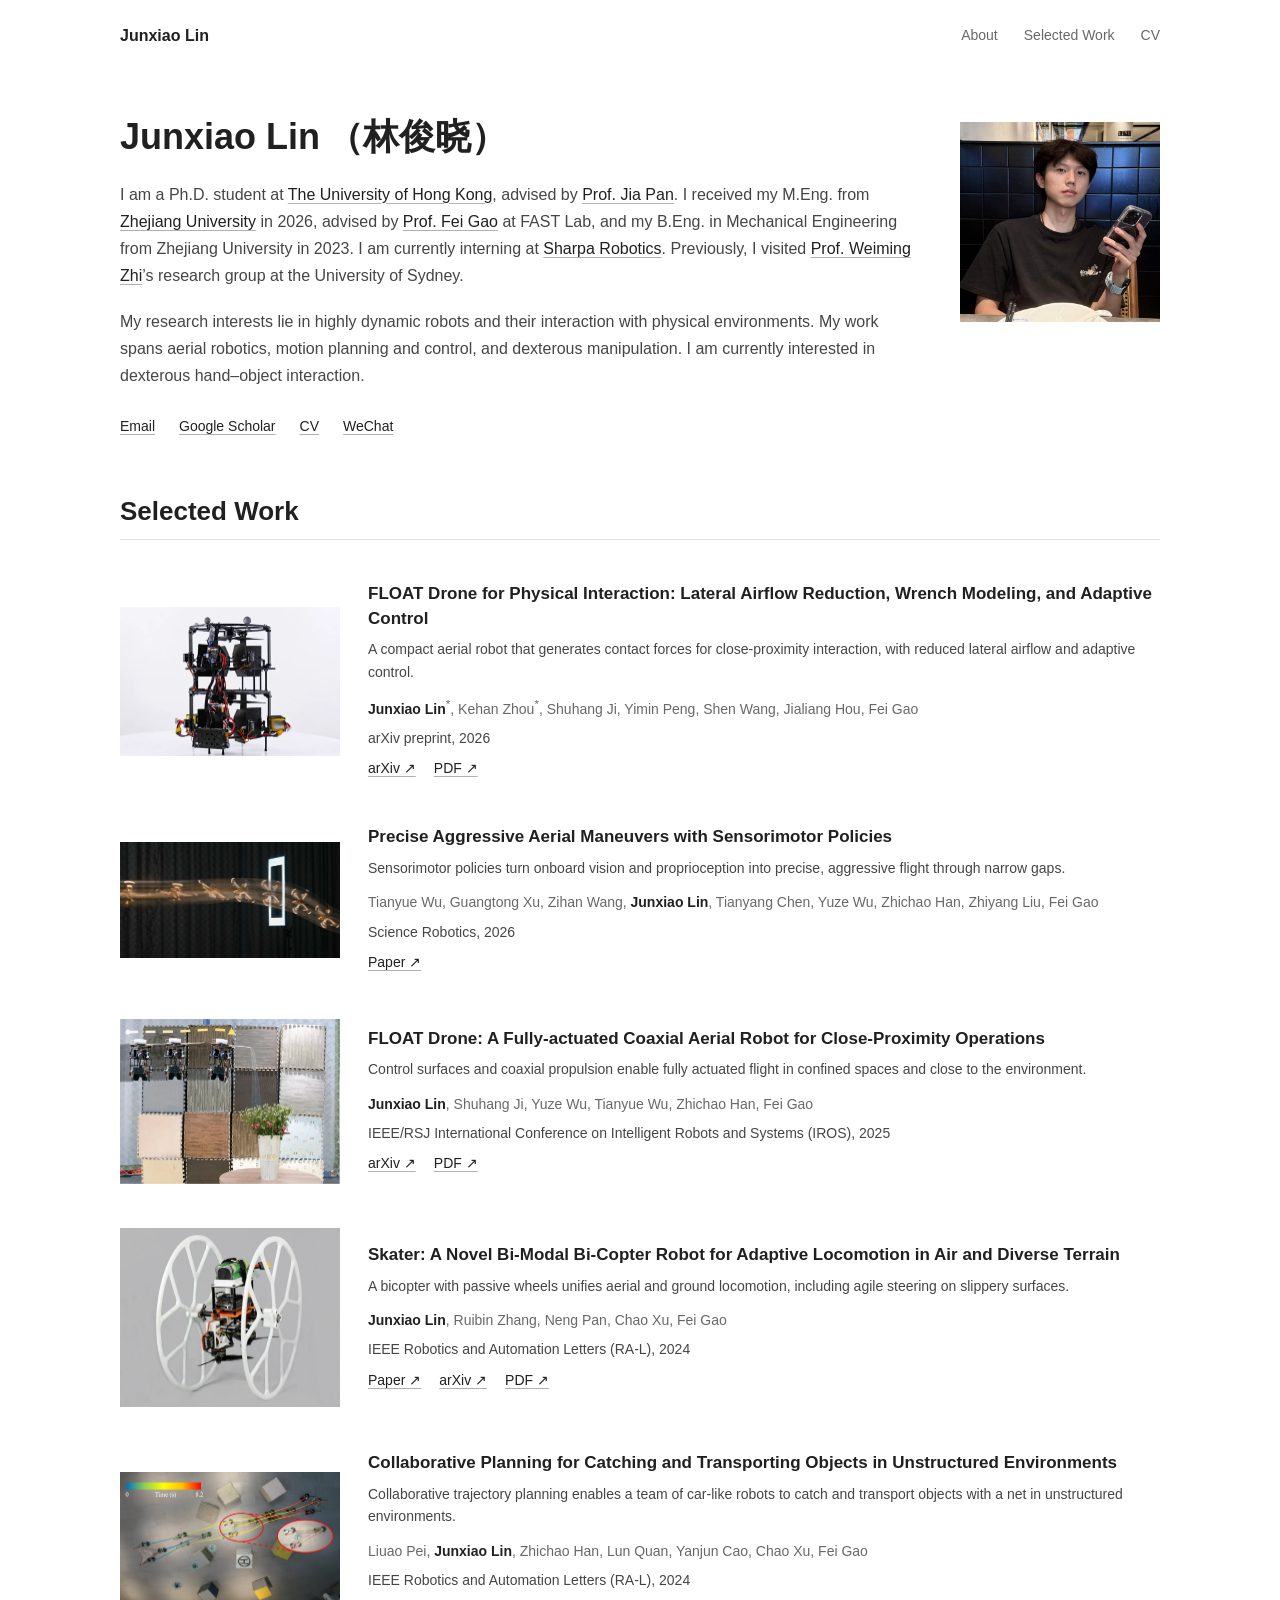
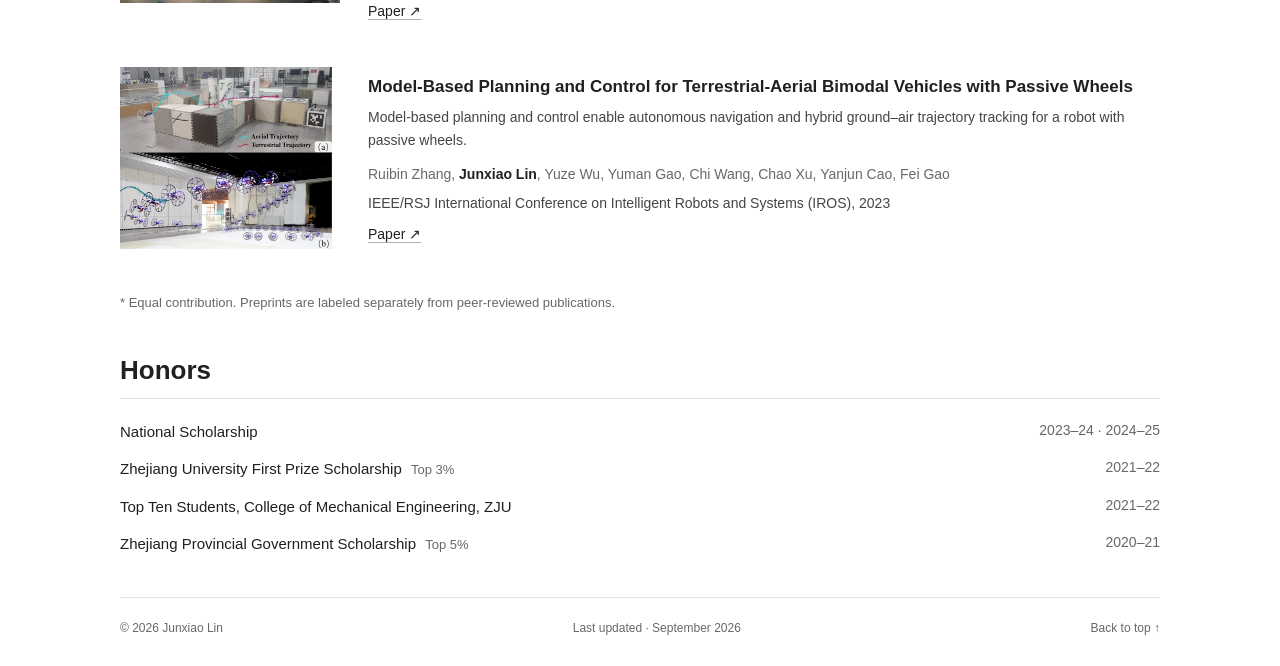
==== index.html @ d46ddb65 "Publish Junxiao Lin personal academic homepage" ====
<!doctype html>
<html lang="en">
  <head>
    <meta charset="utf-8">
    <meta name="viewport" content="width=device-width, initial-scale=1">
    <meta name="description" content="Junxiao Lin — robotics research in highly dynamic motion, physical interaction, and dexterous manipulation.">
    <meta name="author" content="Junxiao Lin">
    <meta name="referrer" content="strict-origin-when-cross-origin">
    <meta property="og:title" content="Junxiao Lin | Robotics">
    <meta property="og:description" content="Robots that move dynamically and interact with the physical world.">
    <meta property="og:type" content="website">
    <meta property="og:url" content="https://junxiaolin.github.io/">
    <link rel="canonical" href="https://junxiaolin.github.io/">
    <title>Junxiao Lin | Robotics</title>
    <link rel="icon" href="assets/favicon.svg" type="image/svg+xml">
    <link rel="stylesheet" href="styles.css">
  </head>
  <body id="top">
    <a class="skip-link" href="#main">Skip to content</a>
    <header class="site-header">
      <a class="wordmark" href="#top">Junxiao Lin</a>
      <nav aria-label="Main navigation">
        <a href="#about">About</a>
        <a href="#publications">Selected Work</a>
        <a href="cv.html">CV</a>
      </nav>
    </header>

    <main id="main">
      <section id="about" class="intro" aria-labelledby="name">
        <div class="intro-copy">
          <h1 id="name" class="profile-name"><span>Junxiao Lin</span> <span lang="zh-Hans">（林俊晓）</span></h1>
          <div class="bio">
            <p>I am a Ph.D. student at <a href="https://www.hku.hk/">The University of Hong Kong</a>, advised by <a href="https://www.ai.hku.hk/people/academic-staff/jpan">Prof. Jia Pan</a>. I received my M.Eng. from <a href="https://www.zju.edu.cn/english/">Zhejiang University</a> in 2026, advised by <a href="https://feigao-robotics.com/">Prof. Fei Gao</a> at FAST Lab, and my B.Eng. in Mechanical Engineering from Zhejiang University in 2023. I am currently interning at <a href="https://www.sharpa.com/">Sharpa Robotics</a>. Previously, I visited <a href="https://www.weimingzhi.com/">Prof. Weiming Zhi</a>’s research group at the University of Sydney.</p>
            <p>My research interests lie in highly dynamic robots and their interaction with physical environments. My work spans aerial robotics, motion planning and control, and dexterous manipulation. I am currently interested in dexterous hand–object interaction.</p>
          </div>
          <div class="profile-links" aria-label="Contact and profiles">
            <a href="mailto:jxlin@zju.edu.cn">Email</a>
            <a href="https://scholar.google.com/citations?user=azPXbWcAAAAJ&amp;hl=en">Google Scholar</a>
            <a href="cv.html">CV</a>
            <a href="assets/images/wechat-qr.jpg" target="_blank" rel="noopener noreferrer">WeChat</a>
          </div>
        </div>
        <figure class="portrait">
          <img src="assets/images/portrait-202609.jpg" width="640" height="640" alt="Portrait of Junxiao Lin (林俊晓)" fetchpriority="high">
        </figure>
      </section>

      <section id="publications" class="section publications" aria-labelledby="publications-title">
        <h2 id="publications-title">Selected Work</h2>
        <div class="section-body">
          <div class="publication-list">
            <!-- PUBLICATIONS:START -->
            <article id="lin2026floatinteraction" class="publication">
              <a class="publication-visual" href="https://arxiv.org/abs/2607.04260" aria-label="Read FLOAT Drone for Physical Interaction: Lateral Airflow Reduction, Wrench Modeling, and Adaptive Control"><img src="assets/images/float-interaction-fig7.webp" alt="Figure 7: the upgraded FLOAT Drone prototype with coaxial rotors and control surfaces" loading="lazy" decoding="async" width="880" height="599"></a>
              <div class="publication-copy">
                <h3><a href="https://arxiv.org/abs/2607.04260">FLOAT Drone for Physical Interaction: Lateral Airflow Reduction, Wrench Modeling, and Adaptive Control</a></h3>
                <p class="publication-description">A compact aerial robot that generates contact forces for close-proximity interaction, with reduced lateral airflow and adaptive control.</p>
                <p class="publication-authors"><strong>Junxiao Lin</strong><sup>*</sup>, Kehan Zhou<sup>*</sup>, Shuhang Ji, Yimin Peng, Shen Wang, Jialiang Hou, Fei Gao</p>
                <p class="publication-meta">arXiv preprint, 2026</p>

                <div class="publication-links" aria-label="Links for FLOAT Drone for Physical Interaction: Lateral Airflow Reduction, Wrench Modeling, and Adaptive Control"><a href="https://arxiv.org/abs/2607.04260">arXiv ↗</a>
                  <a href="https://arxiv.org/pdf/2607.04260">PDF ↗</a></div>
              </div>
            </article>
            <article id="wu2026precise" class="publication">
              <a class="publication-visual" href="https://doi.org/10.1126/scirobotics.aeb0180" aria-label="Read Precise Aggressive Aerial Maneuvers with Sensorimotor Policies"><img src="assets/images/aerial.webp" alt="A quadrotor tilting to fly through a narrow illuminated opening" loading="lazy" decoding="async" width="1100" height="577"></a>
              <div class="publication-copy">
                <h3><a href="https://doi.org/10.1126/scirobotics.aeb0180">Precise Aggressive Aerial Maneuvers with Sensorimotor Policies</a></h3>
                <p class="publication-description">Sensorimotor policies turn onboard vision and proprioception into precise, aggressive flight through narrow gaps.</p>
                <p class="publication-authors">Tianyue Wu, Guangtong Xu, Zihan Wang, <strong>Junxiao Lin</strong>, Tianyang Chen, Yuze Wu, Zhichao Han, Zhiyang Liu, Fei Gao</p>
                <p class="publication-meta">Science Robotics, 2026</p>

                <div class="publication-links" aria-label="Links for Precise Aggressive Aerial Maneuvers with Sensorimotor Policies"><a href="https://doi.org/10.1126/scirobotics.aeb0180">Paper ↗</a></div>
              </div>
            </article>
            <article id="lin2025float" class="publication">
              <a class="publication-visual" href="https://arxiv.org/abs/2503.00785" aria-label="Read FLOAT Drone: A Fully-actuated Coaxial Aerial Robot for Close-Proximity Operations"><img src="assets/images/float-iros-cover.webp" alt="FLOAT Drone flying laterally beside a wall and flowers in a close-proximity experiment" loading="lazy" decoding="async" width="880" height="661"></a>
              <div class="publication-copy">
                <h3><a href="https://arxiv.org/abs/2503.00785">FLOAT Drone: A Fully-actuated Coaxial Aerial Robot for Close-Proximity Operations</a></h3>
                <p class="publication-description">Control surfaces and coaxial propulsion enable fully actuated flight in confined spaces and close to the environment.</p>
                <p class="publication-authors"><strong>Junxiao Lin</strong>, Shuhang Ji, Yuze Wu, Tianyue Wu, Zhichao Han, Fei Gao</p>
                <p class="publication-meta">IEEE/RSJ International Conference on Intelligent Robots and Systems (IROS), 2025</p>

                <div class="publication-links" aria-label="Links for FLOAT Drone: A Fully-actuated Coaxial Aerial Robot for Close-Proximity Operations"><a href="https://arxiv.org/abs/2503.00785">arXiv ↗</a>
                  <a href="https://arxiv.org/pdf/2503.00785">PDF ↗</a></div>
              </div>
            </article>
            <article id="lin2024skater" class="publication">
              <a class="publication-visual" href="https://doi.org/10.1109/LRA.2024.3405391" aria-label="Read Skater: A Novel Bi-Modal Bi-Copter Robot for Adaptive Locomotion in Air and Diverse Terrain"><img src="assets/images/skater-fig2.webp" alt="Figure 2: the Skater bi-modal bi-copter prototype with two large passive wheels" loading="lazy" decoding="async" width="880" height="717"></a>
              <div class="publication-copy">
                <h3><a href="https://doi.org/10.1109/LRA.2024.3405391">Skater: A Novel Bi-Modal Bi-Copter Robot for Adaptive Locomotion in Air and Diverse Terrain</a></h3>
                <p class="publication-description">A bicopter with passive wheels unifies aerial and ground locomotion, including agile steering on slippery surfaces.</p>
                <p class="publication-authors"><strong>Junxiao Lin</strong>, Ruibin Zhang, Neng Pan, Chao Xu, Fei Gao</p>
                <p class="publication-meta">IEEE Robotics and Automation Letters (RA-L), 2024</p>

                <div class="publication-links" aria-label="Links for Skater: A Novel Bi-Modal Bi-Copter Robot for Adaptive Locomotion in Air and Diverse Terrain"><a href="https://doi.org/10.1109/LRA.2024.3405391">Paper ↗</a>
                  <a href="https://arxiv.org/abs/2403.01991">arXiv ↗</a>
                  <a href="https://arxiv.org/pdf/2403.01991">PDF ↗</a></div>
              </div>
            </article>
            <article id="pei2024collaborative" class="publication">
              <a class="publication-visual" href="https://doi.org/10.1109/LRA.2023.3335770" aria-label="Read Collaborative Planning for Catching and Transporting Objects in Unstructured Environments"><img src="assets/images/collaborative-fig1-top.webp" alt="Upper panel of Figure 1: a team of car-like robots collaboratively catching a falling drone with a net" loading="lazy" decoding="async" width="880" height="525"></a>
              <div class="publication-copy">
                <h3><a href="https://doi.org/10.1109/LRA.2023.3335770">Collaborative Planning for Catching and Transporting Objects in Unstructured Environments</a></h3>
                <p class="publication-description">Collaborative trajectory planning enables a team of car-like robots to catch and transport objects with a net in unstructured environments.</p>
                <p class="publication-authors">Liuao Pei, <strong>Junxiao Lin</strong>, Zhichao Han, Lun Quan, Yanjun Cao, Chao Xu, Fei Gao</p>
                <p class="publication-meta">IEEE Robotics and Automation Letters (RA-L), 2024</p>

                <div class="publication-links" aria-label="Links for Collaborative Planning for Catching and Transporting Objects in Unstructured Environments"><a href="https://doi.org/10.1109/LRA.2023.3335770">Paper ↗</a></div>
              </div>
            </article>
            <article id="zhang2023bimodal" class="publication">
              <a class="publication-visual" href="https://doi.org/10.1109/IROS55552.2023.10342188" aria-label="Read Model-Based Planning and Control for Terrestrial-Aerial Bimodal Vehicles with Passive Wheels"><img src="assets/images/bimodal-fig1.webp" alt="Figure 1: autonomous navigation among obstacles and terrestrial-aerial hybrid trajectory tracking with a passive-wheel vehicle" loading="lazy" decoding="async" width="880" height="746"></a>
              <div class="publication-copy">
                <h3><a href="https://doi.org/10.1109/IROS55552.2023.10342188">Model-Based Planning and Control for Terrestrial-Aerial Bimodal Vehicles with Passive Wheels</a></h3>
                <p class="publication-description">Model-based planning and control enable autonomous navigation and hybrid ground–air trajectory tracking for a robot with passive wheels.</p>
                <p class="publication-authors">Ruibin Zhang, <strong>Junxiao Lin</strong>, Yuze Wu, Yuman Gao, Chi Wang, Chao Xu, Yanjun Cao, Fei Gao</p>
                <p class="publication-meta">IEEE/RSJ International Conference on Intelligent Robots and Systems (IROS), 2023</p>

                <div class="publication-links" aria-label="Links for Model-Based Planning and Control for Terrestrial-Aerial Bimodal Vehicles with Passive Wheels"><a href="https://doi.org/10.1109/IROS55552.2023.10342188">Paper ↗</a></div>
              </div>
            </article>
            <!-- PUBLICATIONS:END -->
          </div>
          <p class="publication-footnote">* Equal contribution. Preprints are labeled separately from peer-reviewed publications.</p>
        </div>
      </section>

      <section id="honors" class="section" aria-labelledby="honors-title">
        <h2 id="honors-title">Honors</h2>
        <div class="section-body">
          <ul class="honors-list">
            <li><span>National Scholarship</span><span class="honor-year">2023–24 · 2024–25</span></li>
            <li><span>Zhejiang University First Prize Scholarship <small>Top 3%</small></span><span class="honor-year">2021–22</span></li>
            <li><span>Top Ten Students, College of Mechanical Engineering, ZJU</span><span class="honor-year">2021–22</span></li>
            <li><span>Zhejiang Provincial Government Scholarship <small>Top 5%</small></span><span class="honor-year">2020–21</span></li>
          </ul>
        </div>
      </section>
    </main>
    <footer><span>© 2026 Junxiao Lin</span><span>Last updated · September 2026</span><a href="#top">Back to top ↑</a></footer>
  </body>
</html>
---- styles.css ----
:root {
  color-scheme: light;
  --ink: #202020;
  --body: #454545;
  --muted: #686868;
  --line: #e3e3e3;
  --paper: #fff;
  --soft: #f6f6f6;
  --width: 1040px;
}
* { box-sizing: border-box; }
html { scroll-behavior: smooth; scroll-padding-top: 24px; }
body { margin: 0; color: var(--ink); background: var(--paper); font-family: Arial, Helvetica, sans-serif; font-size: 16px; line-height: 1.7; -webkit-font-smoothing: antialiased; }
a { color: inherit; text-decoration-color: #b0b0b0; text-underline-offset: 3px; }
a:hover { color: #000; text-decoration-color: currentColor; }
button { font: inherit; }
a:focus-visible, button:focus-visible { outline: 2px solid var(--ink); outline-offset: 4px; }
img { display: block; max-width: 100%; height: auto; }
h1, h2, h3, p, figure { margin: 0; }
h1, h2, h3 { font-weight: 600; line-height: 1.3; }
[hidden] { display: none !important; }
.sr-only { position: absolute; width: 1px; height: 1px; padding: 0; margin: -1px; overflow: hidden; clip-path: inset(50%); white-space: nowrap; border: 0; }
.skip-link { position: fixed; top: -80px; left: 20px; padding: 12px 20px; background: #fff; z-index: 20; }
.skip-link:focus { top: 10px; }
.site-header, main, footer { width: min(calc(100% - 64px), var(--width)); margin: 0 auto; }
.site-header { min-height: 72px; display: flex; align-items: center; justify-content: space-between; gap: 24px; }
.wordmark { font-size: 16px; font-weight: 600; text-decoration: none; white-space: nowrap; }
.site-header nav { display: flex; gap: 26px; align-items: center; }
.site-header nav a { display: inline-flex; align-items: center; min-height: 44px; color: var(--muted); text-decoration: none; font-size: 14px; }
.site-header nav a:hover { color: var(--ink); text-decoration: underline; }

/* A plain biography and portrait, followed directly by the papers. */
.intro { display: grid; grid-template-columns: minmax(0, 1fr) 200px; gap: 48px; align-items: start; padding: 42px 0 46px; }
h1 { font-size: 36px; margin-bottom: 20px; }
.profile-name { display: flex; flex-wrap: wrap; gap: 0 .2em; }
.profile-name > span { white-space: nowrap; }
.bio { color: var(--body); }
.bio p + p { margin-top: 18px; }
.bio a { color: var(--ink); }
.profile-links { display: flex; flex-wrap: wrap; gap: 24px; margin-top: 16px; }
.profile-links a { display: inline-flex; align-items: center; min-height: 44px; font-size: 14px; }
.portrait { padding-top: 8px; }
.portrait img { width: 200px; }
.section { padding: 0 0 40px; }
.section > h2 { font-size: 26px; padding-bottom: 10px; margin-bottom: 20px; border-bottom: 1px solid var(--line); }
.section-body { min-width: 0; }

.publication { display: grid; grid-template-columns: 220px minmax(0, 1fr); gap: 28px; padding: 22px 0; }
.publication-visual { display: block; width: 100%; align-self: center; text-decoration: none; }
.publication-visual img { width: 100%; height: auto; }
.publication-copy { min-width: 0; align-self: center; }
.publication-meta { font-size: 14px; line-height: 1.6; margin-top: 7px; color: var(--body); }
.publication-note { font-size: 12px; line-height: 1.6; margin-top: 4px; color: var(--muted); }
.publication h3 { font-size: 17px; line-height: 1.45; }
.publication h3 a { text-decoration: none; }
.publication h3 a:hover { text-decoration: underline; }
.publication-authors { color: var(--muted); font-size: 14px; line-height: 1.6; margin-top: 12px; }
.publication-authors strong { color: var(--ink); font-weight: 600; }
.publication-description { font-size: 14px; line-height: 1.6; margin-top: 7px; color: var(--body); }
.publication-links { display: flex; flex-wrap: wrap; gap: 18px; font-size: 14px; margin-top: 8px; }
.publication:not(:has(.publication-visual)) { grid-template-columns: 1fr; }
.publication-footnote { margin-top: 16px; color: var(--muted); font-size: 13px; }
.honors-list { list-style: none; margin: 0; padding: 0; display: grid; gap: 12px; }
.honors-list li { display: flex; justify-content: space-between; gap: 24px; font-size: 15px; }
.honors-list small { color: var(--muted); font-size: 13px; margin-left: 5px; }
.honor-year { white-space: nowrap; font-size: 14px; color: var(--muted); }
footer { display: flex; flex-wrap: wrap; justify-content: space-between; gap: 12px; padding: 20px 0 28px; border-top: 1px solid var(--line); font-size: 12px; color: var(--muted); }
footer a { text-decoration: none; }

/* Detailed education lives in the printable public CV. */
.cv-page main { max-width: 900px; }
.cv-intro { padding: 40px 0 30px; border-bottom: 1px solid var(--line); }
.cv-intro h1 { margin: 8px 0 12px; }
.cv-intro > p { color: var(--body); margin-top: 10px; }
.cv-kicker { font-size: 14px; }
.cv-actions { margin-top: 24px; display: flex; flex-wrap: wrap; align-items: center; gap: 16px 24px; font-size: 13px; }
.cv-actions button { border: 1px solid var(--ink); background: white; color: var(--ink); padding: 10px 16px; cursor: pointer; }
.cv-section { padding: 30px 0; border-bottom: 1px solid var(--line); }
.cv-section > h2 { font-size: 20px; margin-bottom: 18px; }
.cv-section p, .cv-section li { font-size: 13px; }
.cv-section ul { padding-left: 19px; }
.education-list { display: grid; gap: 18px; }
.education-item { display: grid; grid-template-columns: 190px minmax(0, 1fr); gap: 24px; }
.education-item h3 { font-size: 14px; }
.date { color: var(--muted); }
.cv-publications { padding-left: 22px; }
.cv-publications li { padding-left: 4px; margin-bottom: 18px; break-inside: avoid; }
.cv-publications .publication-authors, .cv-publications .cv-venue { font-size: 11px; }
.cv-publications .cv-venue { color: var(--muted); }

@media (max-width: 900px) {
  .intro { grid-template-columns: minmax(0, 1fr) 170px; gap: 32px; }
  .publication { grid-template-columns: 190px minmax(0, 1fr); gap: 24px; }
}
@media (max-width: 600px) {
  .site-header, main, footer { width: calc(100% - 40px); }
  .site-header { min-height: 64px; gap: 12px; flex-wrap: wrap; }
  .wordmark { font-size: 14px; }
  .site-header nav { gap: 16px; }
  .site-header nav a { font-size: 13px; }
  .intro { grid-template-columns: minmax(0, 1fr) 88px; gap: 22px; padding: 28px 0 36px; }
  .intro-copy { display: contents; }
  h1 { font-size: 30px; }
  .profile-name { font-size: 26px; }
  .intro h1 { grid-column: 1; grid-row: 1; align-self: center; margin: 0; }
  .portrait { grid-column: 2; grid-row: 1; padding: 0; }
  .bio { grid-column: 1 / -1; grid-row: 2; font-size: 15px; }
  .profile-links { grid-column: 1 / -1; grid-row: 3; margin: -6px 0 0; }
  .section { padding-bottom: 32px; }
  .section > h2 { font-size: 24px; margin-bottom: 16px; }
  .publication { grid-template-columns: 1fr; gap: 16px; padding: 20px 0; }
  .publication-visual { max-width: 340px; width: 100%; }
  .publication h3 { font-size: 17px; }
  .honors-list li { display: grid; gap: 2px; }
  .education-item { grid-template-columns: 1fr; gap: 4px; }
  footer > span:nth-child(2) { order: 3; width: 100%; }
}
@media (prefers-reduced-motion: reduce) { html { scroll-behavior: auto; } }
@media print {
  @page { margin: 16mm; }
  body { font-size: 11px; }
  .site-header, .skip-link, .cv-actions, footer { display: none !important; }
  main, .cv-page main { width: 100%; max-width: none; }
  a { text-decoration: none; }
  .cv-intro { padding: 0 0 15px; }
  .cv-intro h1 { font-size: 32px; }
  .cv-section { padding: 16px 0; }
  .cv-section h2 { break-after: avoid; }
  .education-item { break-inside: avoid; }
}
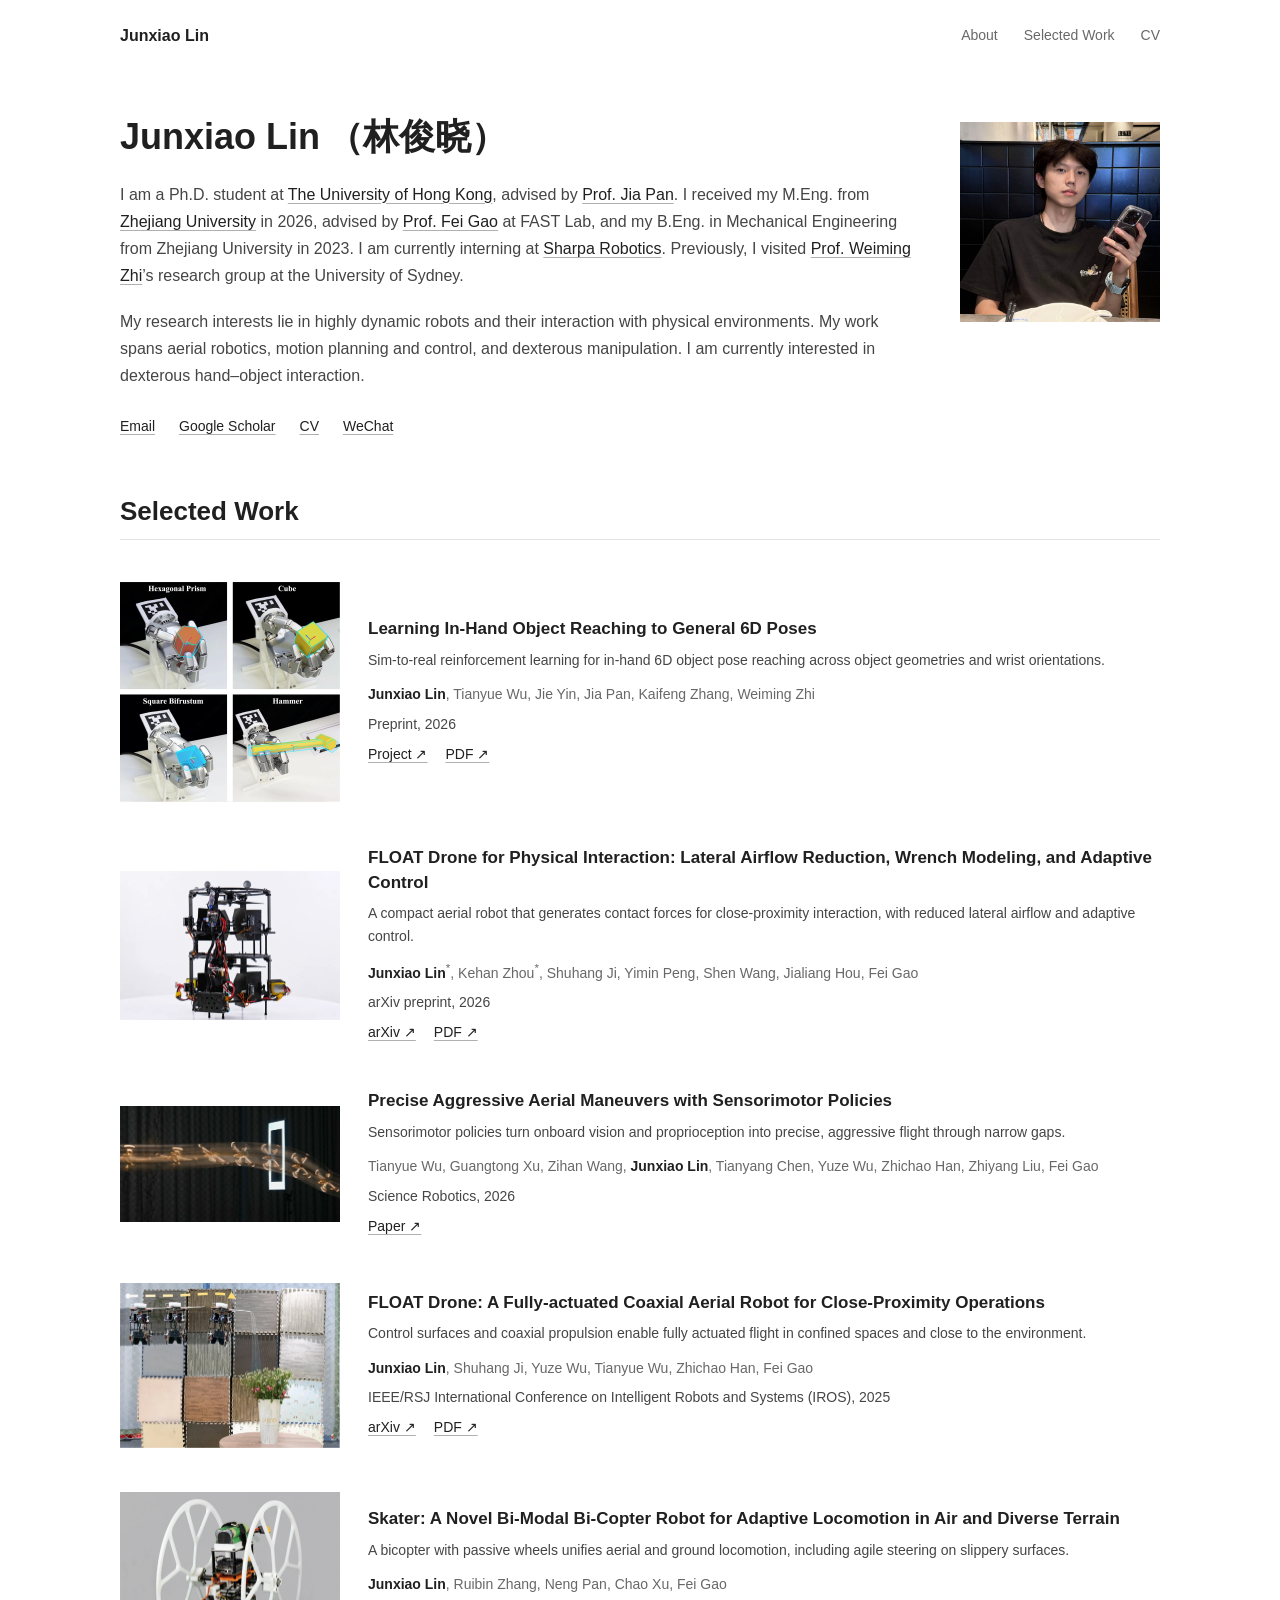
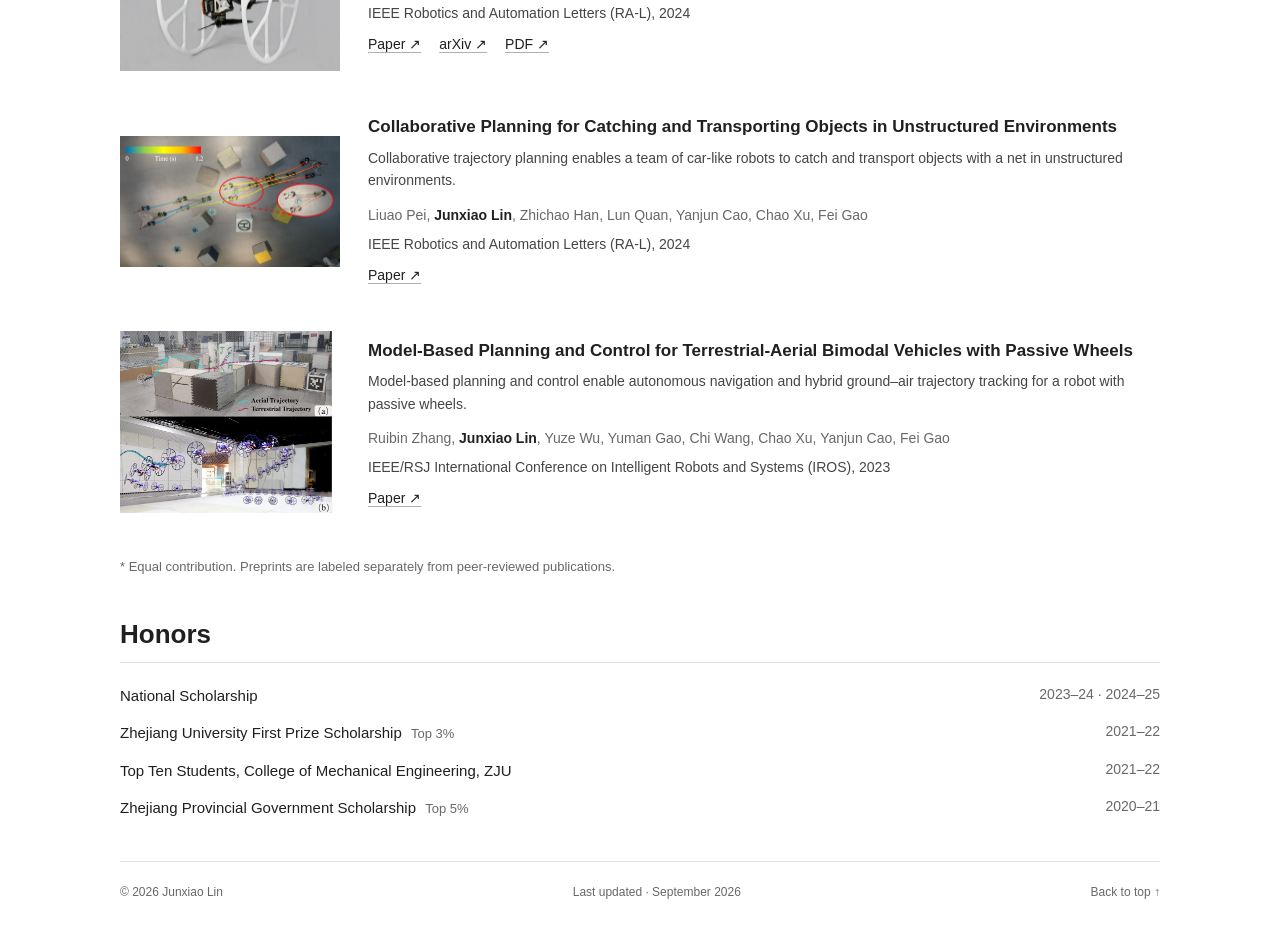
==== commit c2e34a9c: "Add POISE as first selected work with Figure 6 cover" ====
--- a/index.html
+++ b/index.html
@@ -51,6 +51,18 @@
         <div class="section-body">
           <div class="publication-list">
             <!-- PUBLICATIONS:START -->
+            <article id="lin2026poise" class="publication">
+              <a class="publication-visual" href="https://junxiaolin.github.io/poise/" aria-label="Read Learning In-Hand Object Reaching to General 6D Poses"><img src="assets/images/poise-fig6.webp" alt="POISE real-world in-hand 6D pose reaching with a hexagonal prism, cube, square bifrustum, and hammer" loading="lazy" decoding="async" width="880" height="880"></a>
+              <div class="publication-copy">
+                <h3><a href="https://junxiaolin.github.io/poise/">Learning In-Hand Object Reaching to General 6D Poses</a></h3>
+                <p class="publication-description">Sim-to-real reinforcement learning for in-hand 6D object pose reaching across object geometries and wrist orientations.</p>
+                <p class="publication-authors"><strong>Junxiao Lin</strong>, Tianyue Wu, Jie Yin, Jia Pan, Kaifeng Zhang, Weiming Zhi</p>
+                <p class="publication-meta">Preprint, 2026</p>
+
+                <div class="publication-links" aria-label="Links for Learning In-Hand Object Reaching to General 6D Poses"><a href="https://junxiaolin.github.io/poise/">Project ↗</a>
+                  <a href="https://junxiaolin.github.io/poise/assets/papers/poise.pdf">PDF ↗</a></div>
+              </div>
+            </article>
             <article id="lin2026floatinteraction" class="publication">
               <a class="publication-visual" href="https://arxiv.org/abs/2607.04260" aria-label="Read FLOAT Drone for Physical Interaction: Lateral Airflow Reduction, Wrench Modeling, and Adaptive Control"><img src="assets/images/float-interaction-fig7.webp" alt="Figure 7: the upgraded FLOAT Drone prototype with coaxial rotors and control surfaces" loading="lazy" decoding="async" width="880" height="599"></a>
               <div class="publication-copy">
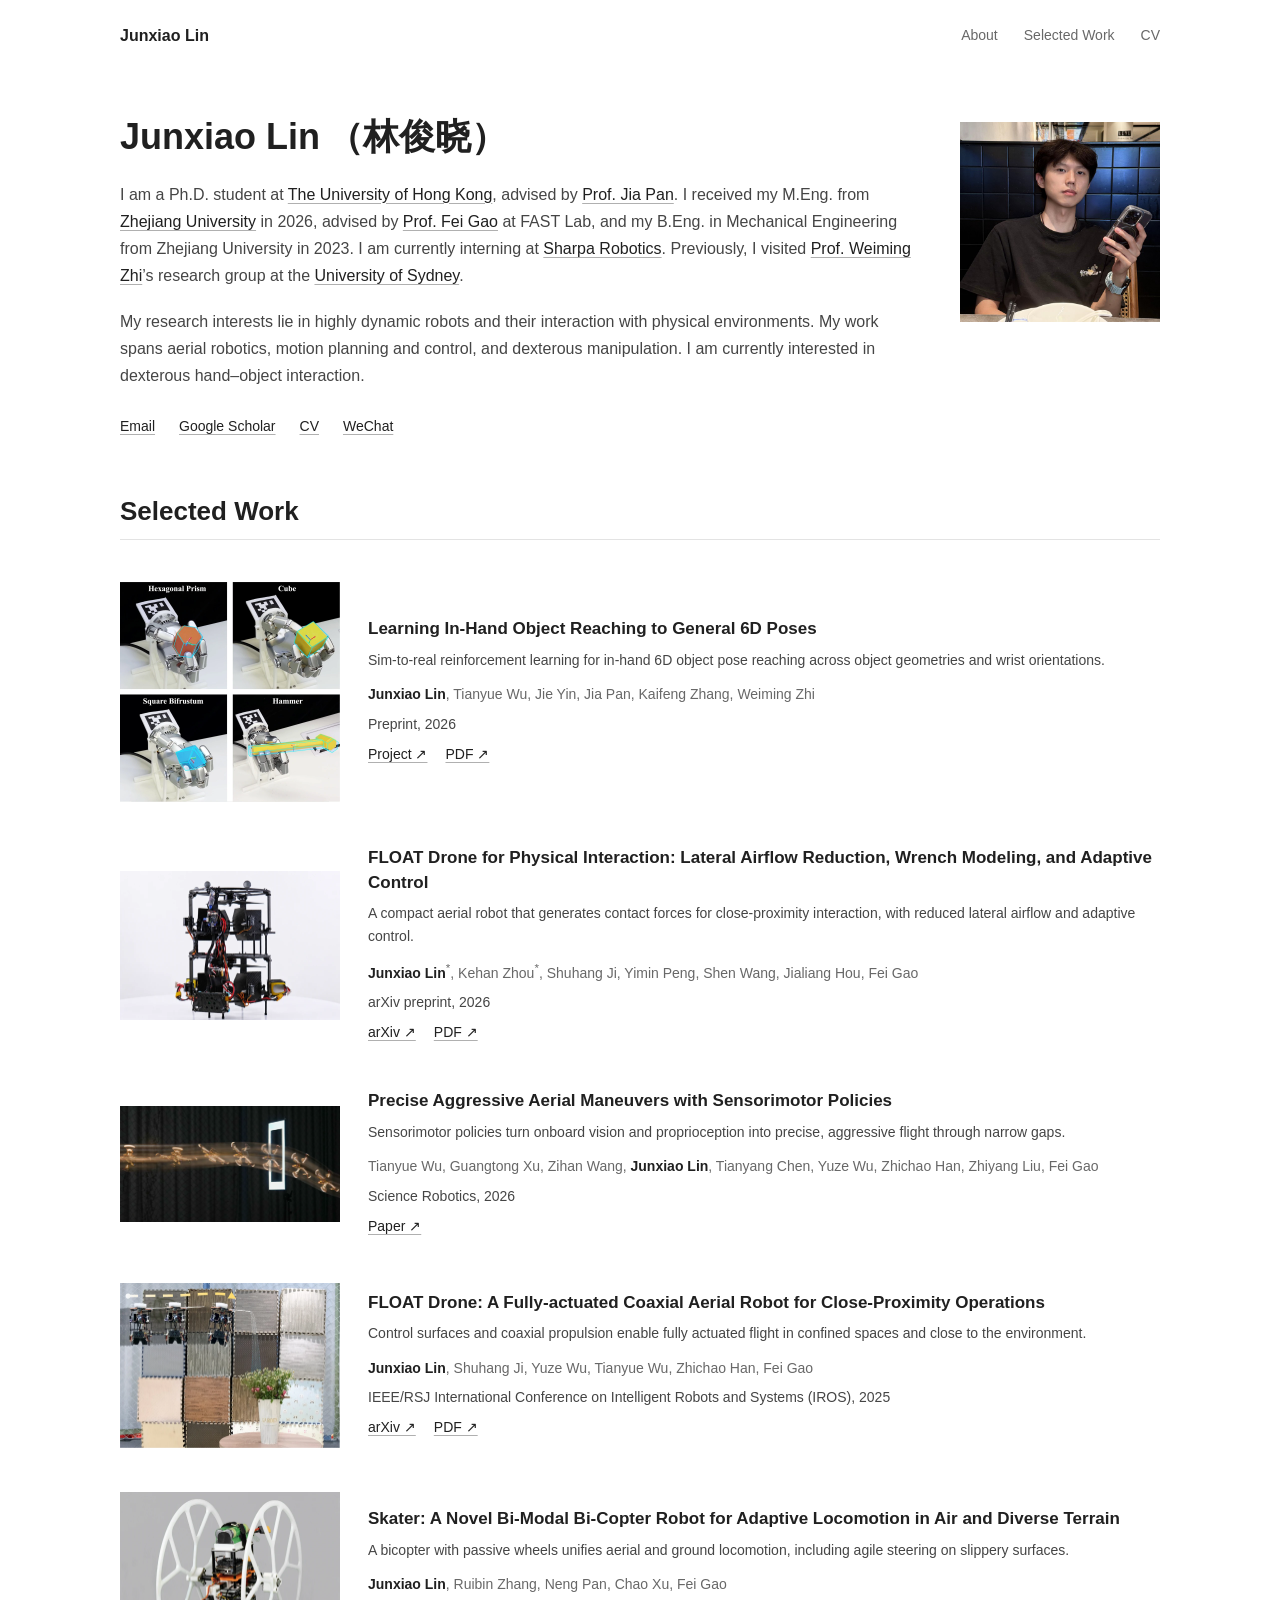
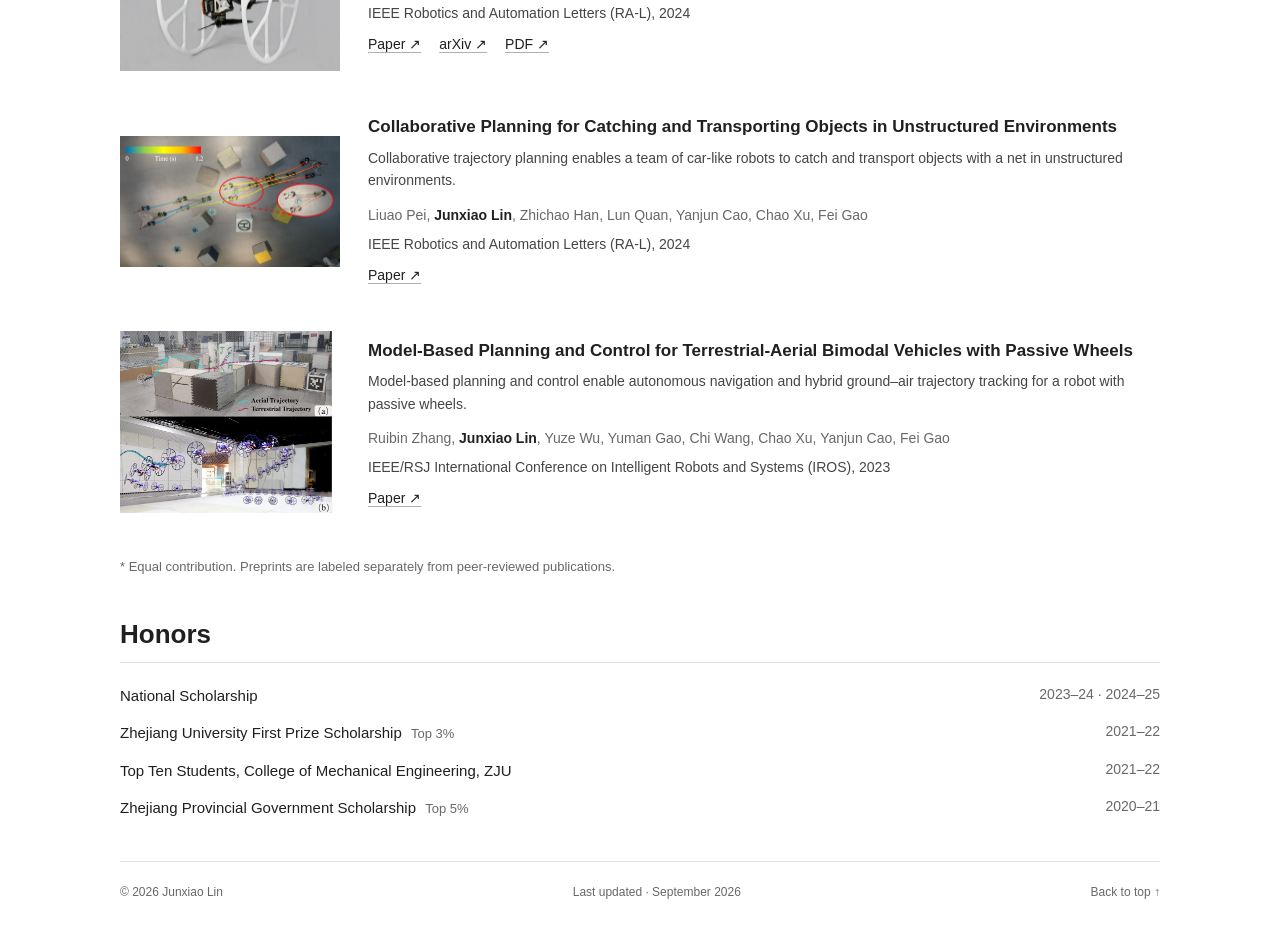
==== commit ad1cade6: "Link University of Sydney in biography" ====
--- a/index.html
+++ b/index.html
@@ -31,7 +31,7 @@
         <div class="intro-copy">
           <h1 id="name" class="profile-name"><span>Junxiao Lin</span> <span lang="zh-Hans">（林俊晓）</span></h1>
           <div class="bio">
-            <p>I am a Ph.D. student at <a href="https://www.hku.hk/">The University of Hong Kong</a>, advised by <a href="https://www.ai.hku.hk/people/academic-staff/jpan">Prof. Jia Pan</a>. I received my M.Eng. from <a href="https://www.zju.edu.cn/english/">Zhejiang University</a> in 2026, advised by <a href="https://feigao-robotics.com/">Prof. Fei Gao</a> at FAST Lab, and my B.Eng. in Mechanical Engineering from Zhejiang University in 2023. I am currently interning at <a href="https://www.sharpa.com/">Sharpa Robotics</a>. Previously, I visited <a href="https://www.weimingzhi.com/">Prof. Weiming Zhi</a>’s research group at the University of Sydney.</p>
+            <p>I am a Ph.D. student at <a href="https://www.hku.hk/">The University of Hong Kong</a>, advised by <a href="https://www.ai.hku.hk/people/academic-staff/jpan">Prof. Jia Pan</a>. I received my M.Eng. from <a href="https://www.zju.edu.cn/english/">Zhejiang University</a> in 2026, advised by <a href="https://feigao-robotics.com/">Prof. Fei Gao</a> at FAST Lab, and my B.Eng. in Mechanical Engineering from Zhejiang University in 2023. I am currently interning at <a href="https://www.sharpa.com/">Sharpa Robotics</a>. Previously, I visited <a href="https://www.weimingzhi.com/">Prof. Weiming Zhi</a>’s research group at the <a href="https://www.sydney.edu.au/">University of Sydney</a>.</p>
             <p>My research interests lie in highly dynamic robots and their interaction with physical environments. My work spans aerial robotics, motion planning and control, and dexterous manipulation. I am currently interested in dexterous hand–object interaction.</p>
           </div>
           <div class="profile-links" aria-label="Contact and profiles">
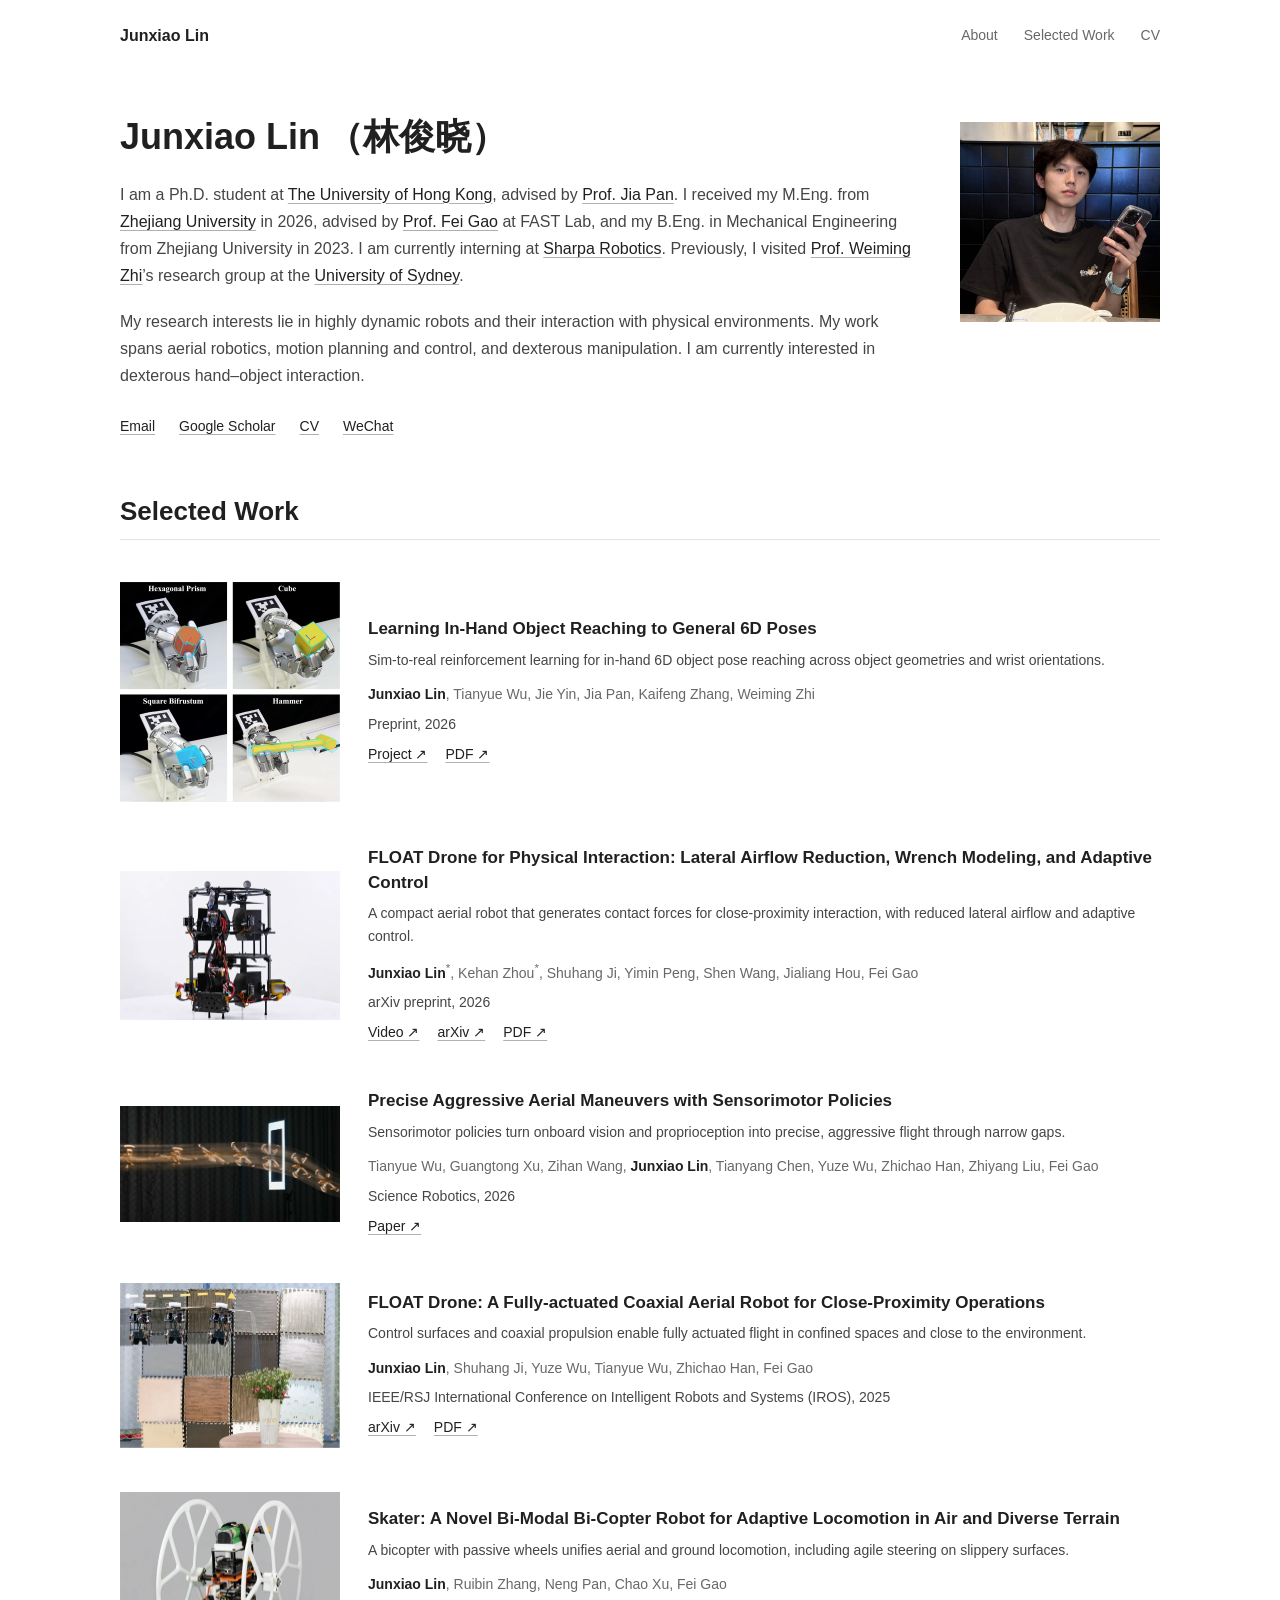
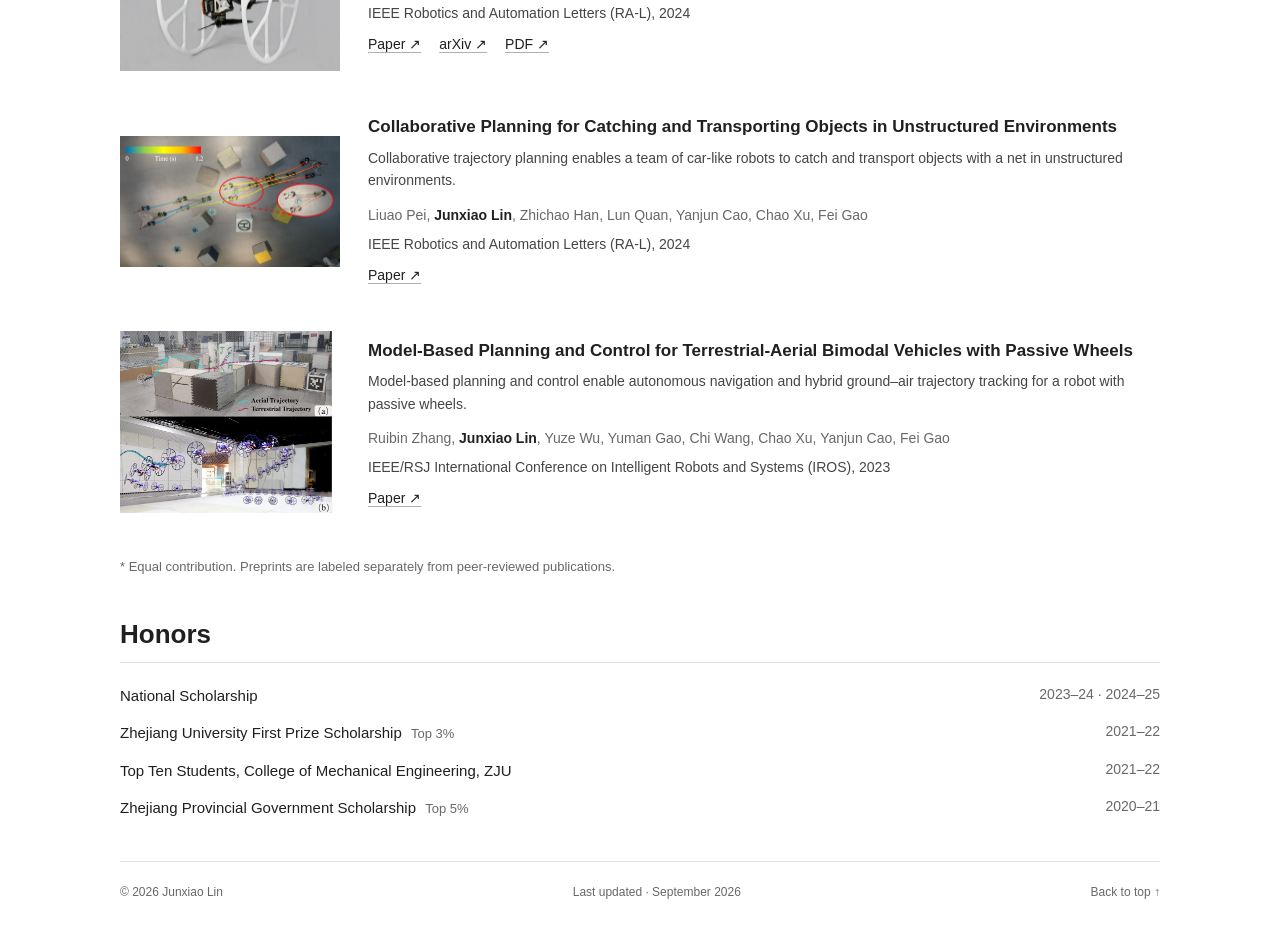
==== commit 541000af: "Add FLOAT physical interaction video link" ====
--- a/index.html
+++ b/index.html
@@ -71,7 +71,8 @@
                 <p class="publication-authors"><strong>Junxiao Lin</strong><sup>*</sup>, Kehan Zhou<sup>*</sup>, Shuhang Ji, Yimin Peng, Shen Wang, Jialiang Hou, Fei Gao</p>
                 <p class="publication-meta">arXiv preprint, 2026</p>
 
-                <div class="publication-links" aria-label="Links for FLOAT Drone for Physical Interaction: Lateral Airflow Reduction, Wrench Modeling, and Adaptive Control"><a href="https://arxiv.org/abs/2607.04260">arXiv ↗</a>
+                <div class="publication-links" aria-label="Links for FLOAT Drone for Physical Interaction: Lateral Airflow Reduction, Wrench Modeling, and Adaptive Control"><a href="https://www.youtube.com/watch?v=swMlvtC50Xs">Video ↗</a>
+                  <a href="https://arxiv.org/abs/2607.04260">arXiv ↗</a>
                   <a href="https://arxiv.org/pdf/2607.04260">PDF ↗</a></div>
               </div>
             </article>
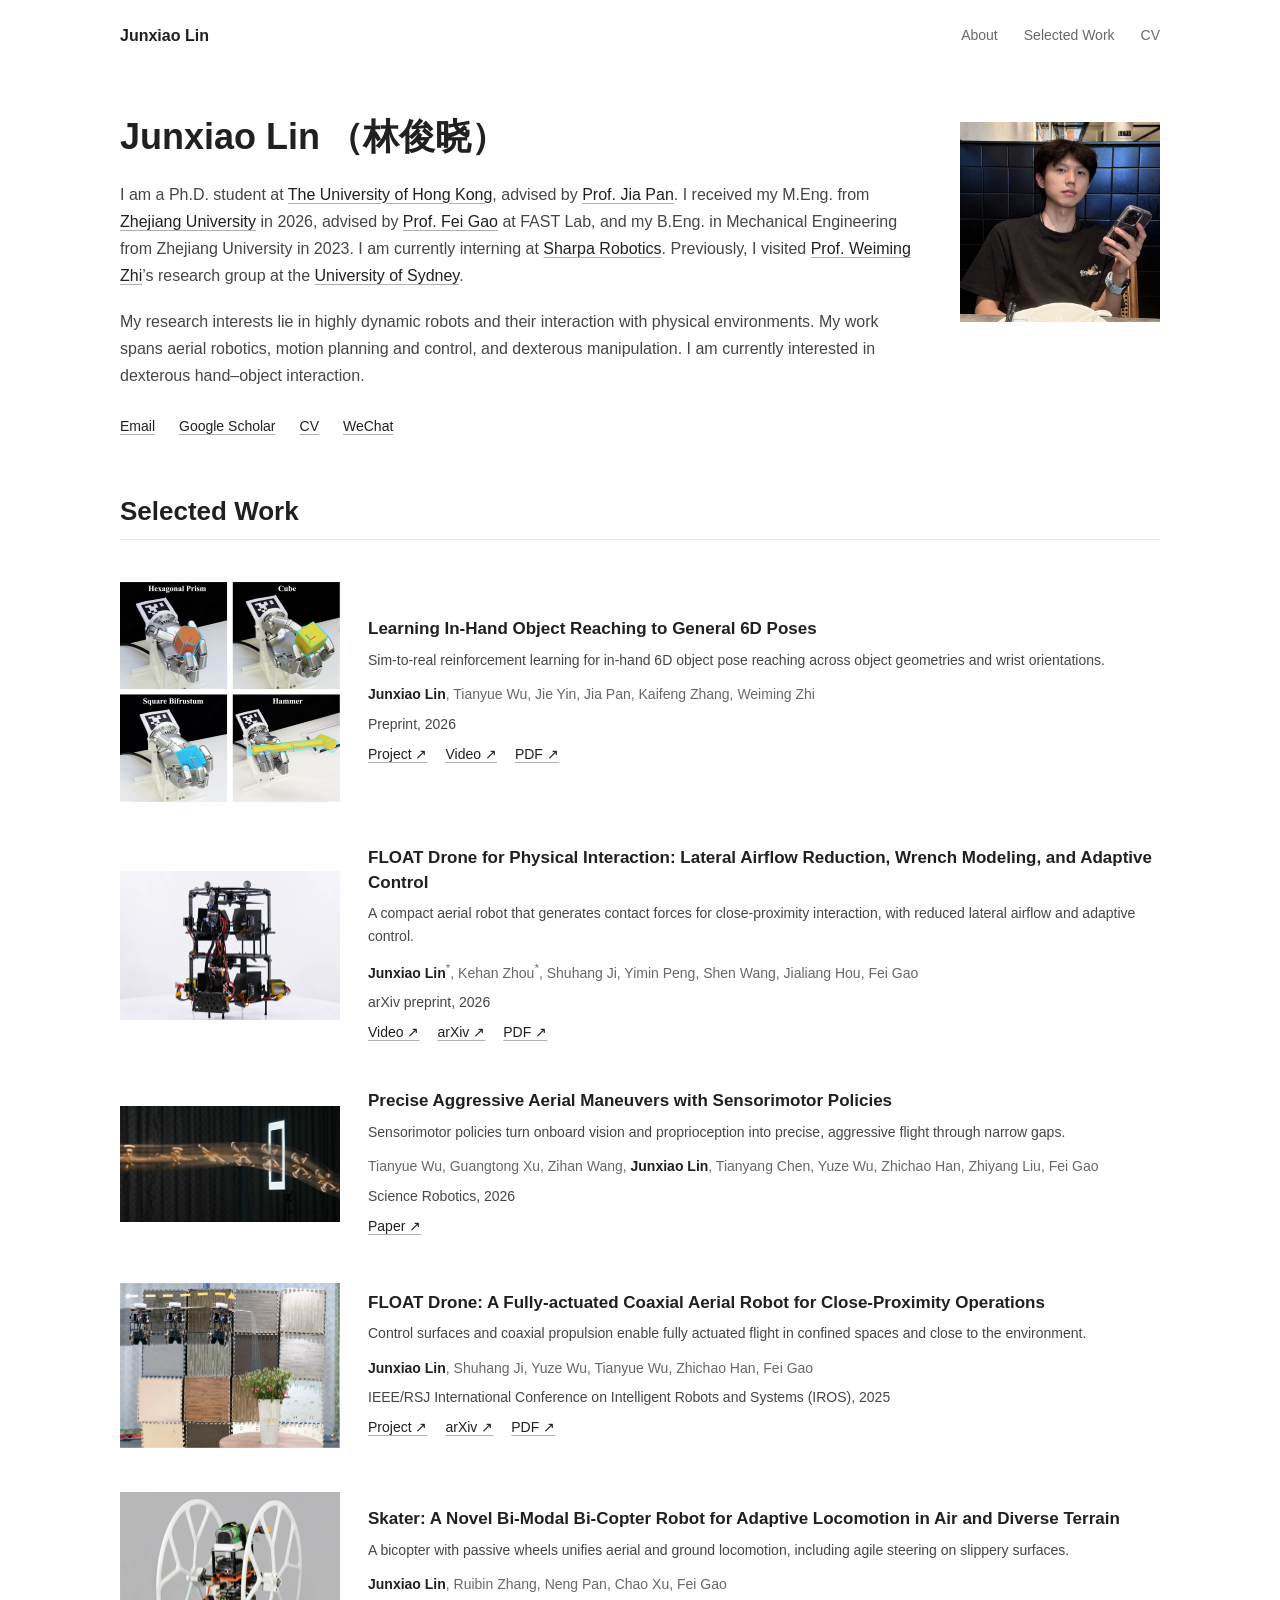
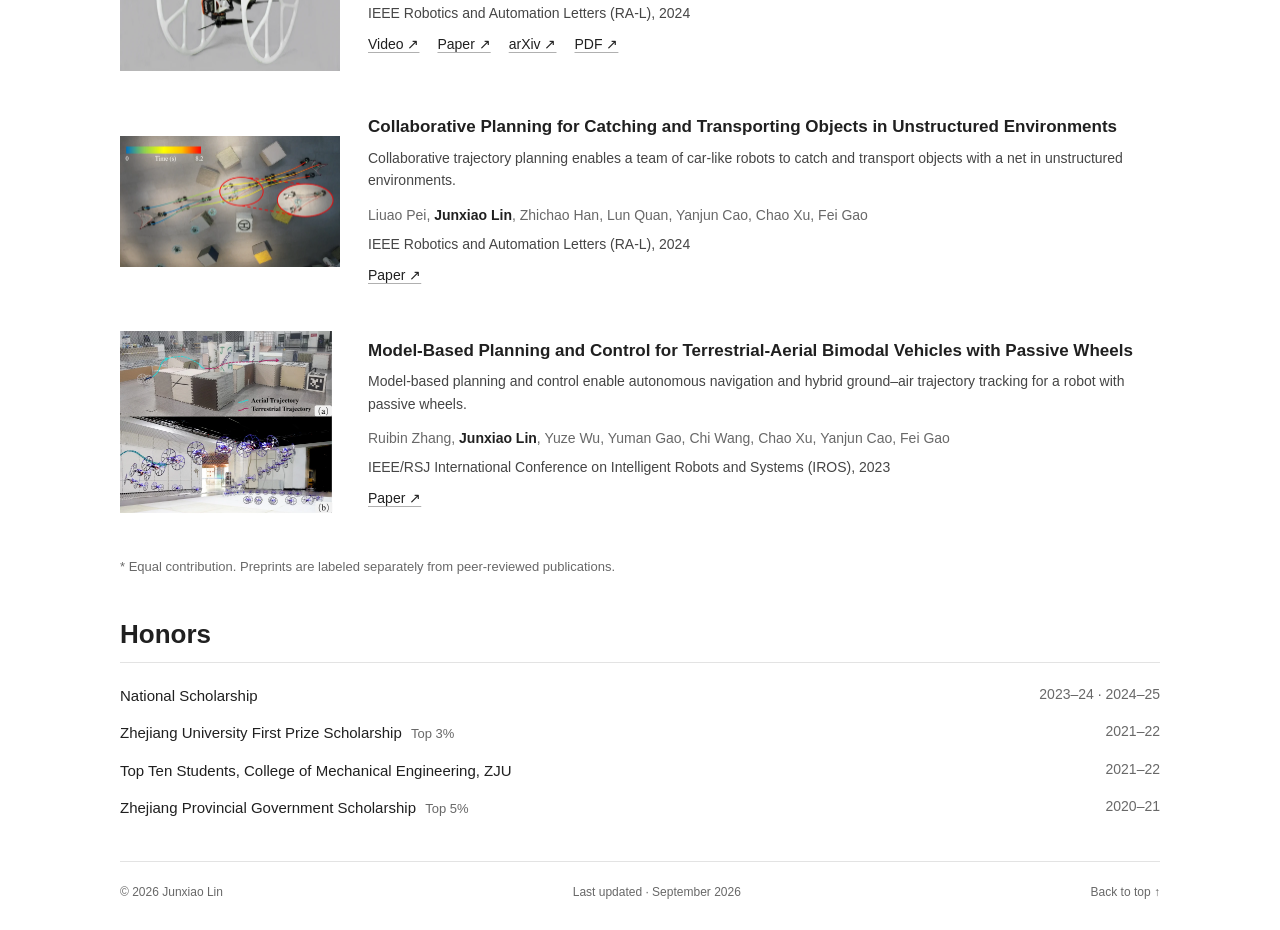
==== commit cdf0edc4: "Add POISE and Skater videos and FLOAT project link" ====
--- a/index.html
+++ b/index.html
@@ -60,6 +60,7 @@
                 <p class="publication-meta">Preprint, 2026</p>
 
                 <div class="publication-links" aria-label="Links for Learning In-Hand Object Reaching to General 6D Poses"><a href="https://junxiaolin.github.io/poise/">Project ↗</a>
+                  <a href="https://www.youtube.com/watch?v=PfWY5IXfj1Q">Video ↗</a>
                   <a href="https://junxiaolin.github.io/poise/assets/papers/poise.pdf">PDF ↗</a></div>
               </div>
             </article>
@@ -95,7 +96,8 @@
                 <p class="publication-authors"><strong>Junxiao Lin</strong>, Shuhang Ji, Yuze Wu, Tianyue Wu, Zhichao Han, Fei Gao</p>
                 <p class="publication-meta">IEEE/RSJ International Conference on Intelligent Robots and Systems (IROS), 2025</p>
 
-                <div class="publication-links" aria-label="Links for FLOAT Drone: A Fully-actuated Coaxial Aerial Robot for Close-Proximity Operations"><a href="https://arxiv.org/abs/2503.00785">arXiv ↗</a>
+                <div class="publication-links" aria-label="Links for FLOAT Drone: A Fully-actuated Coaxial Aerial Robot for Close-Proximity Operations"><a href="https://junxiaolin.github.io/float-drone.github.io/">Project ↗</a>
+                  <a href="https://arxiv.org/abs/2503.00785">arXiv ↗</a>
                   <a href="https://arxiv.org/pdf/2503.00785">PDF ↗</a></div>
               </div>
             </article>
@@ -107,7 +109,8 @@
                 <p class="publication-authors"><strong>Junxiao Lin</strong>, Ruibin Zhang, Neng Pan, Chao Xu, Fei Gao</p>
                 <p class="publication-meta">IEEE Robotics and Automation Letters (RA-L), 2024</p>
 
-                <div class="publication-links" aria-label="Links for Skater: A Novel Bi-Modal Bi-Copter Robot for Adaptive Locomotion in Air and Diverse Terrain"><a href="https://doi.org/10.1109/LRA.2024.3405391">Paper ↗</a>
+                <div class="publication-links" aria-label="Links for Skater: A Novel Bi-Modal Bi-Copter Robot for Adaptive Locomotion in Air and Diverse Terrain"><a href="https://www.youtube.com/watch?v=DBYpDXLj_EI">Video ↗</a>
+                  <a href="https://doi.org/10.1109/LRA.2024.3405391">Paper ↗</a>
                   <a href="https://arxiv.org/abs/2403.01991">arXiv ↗</a>
                   <a href="https://arxiv.org/pdf/2403.01991">PDF ↗</a></div>
               </div>
